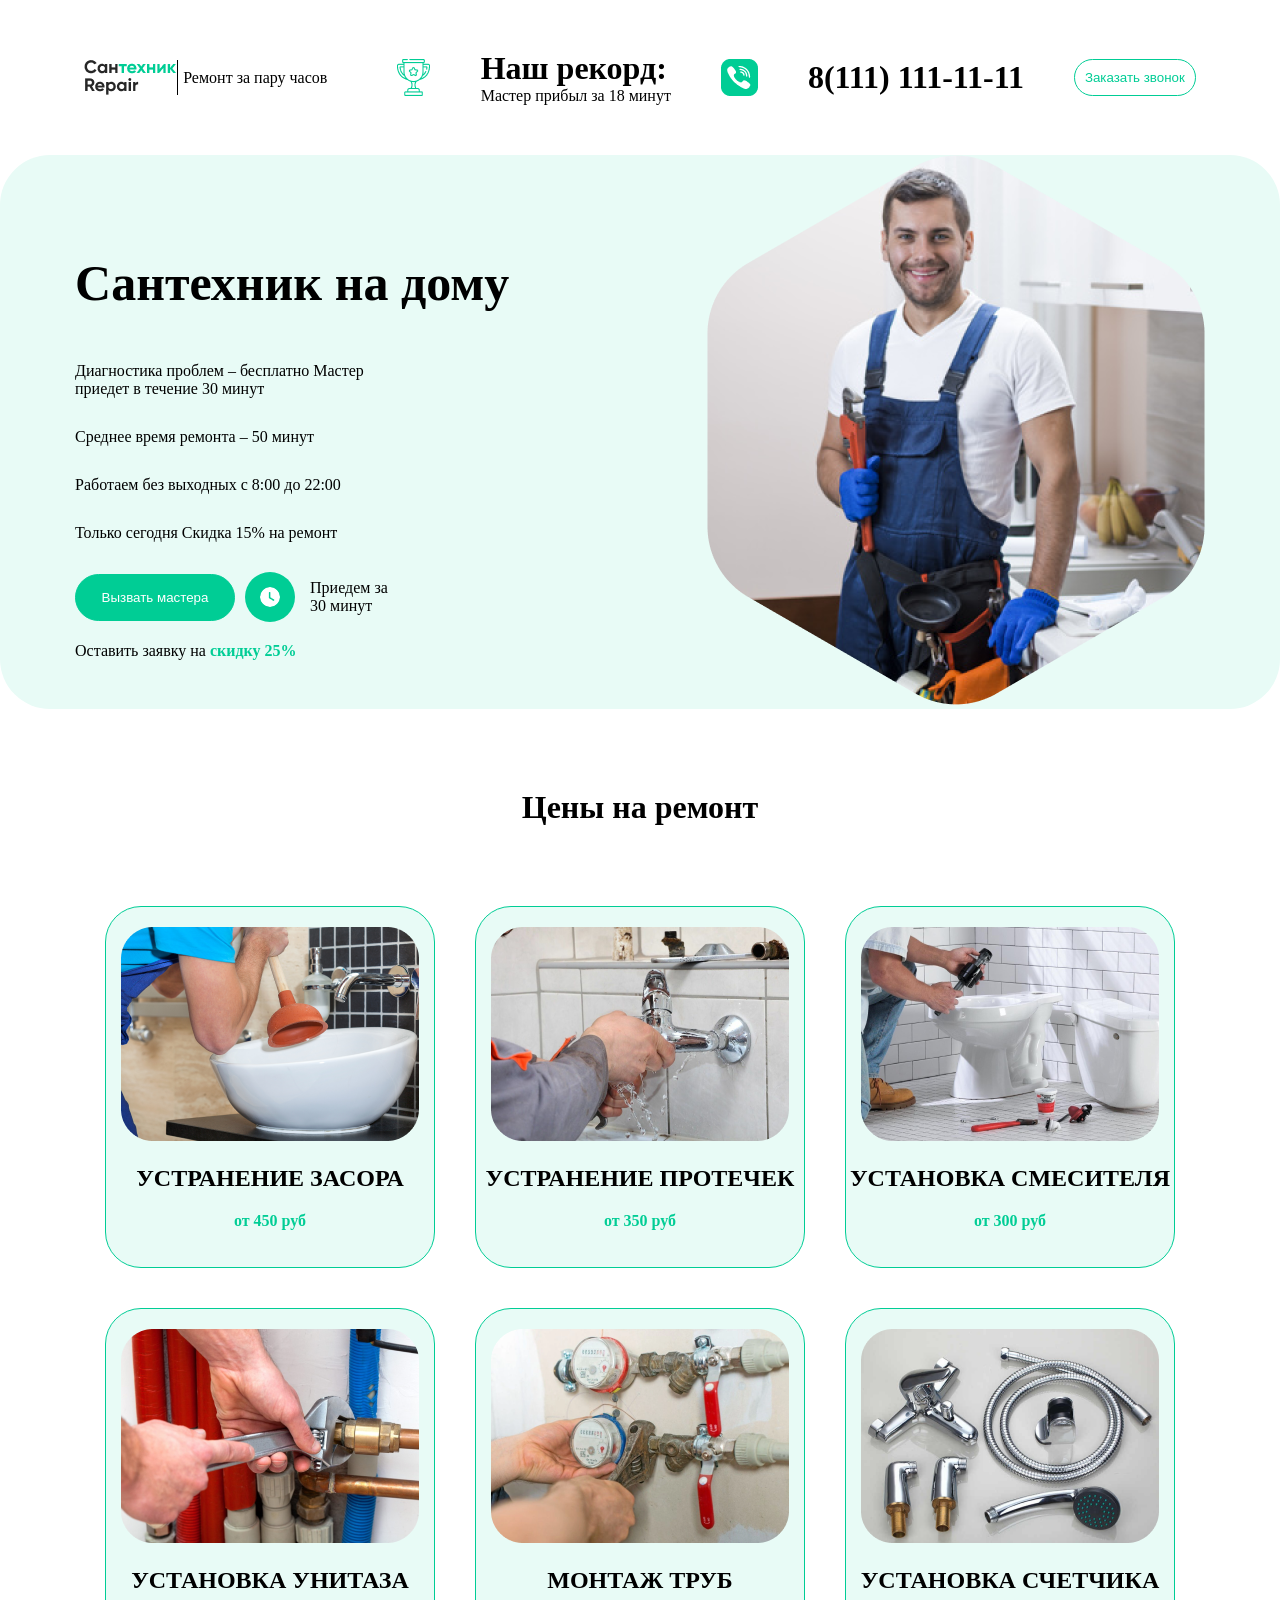
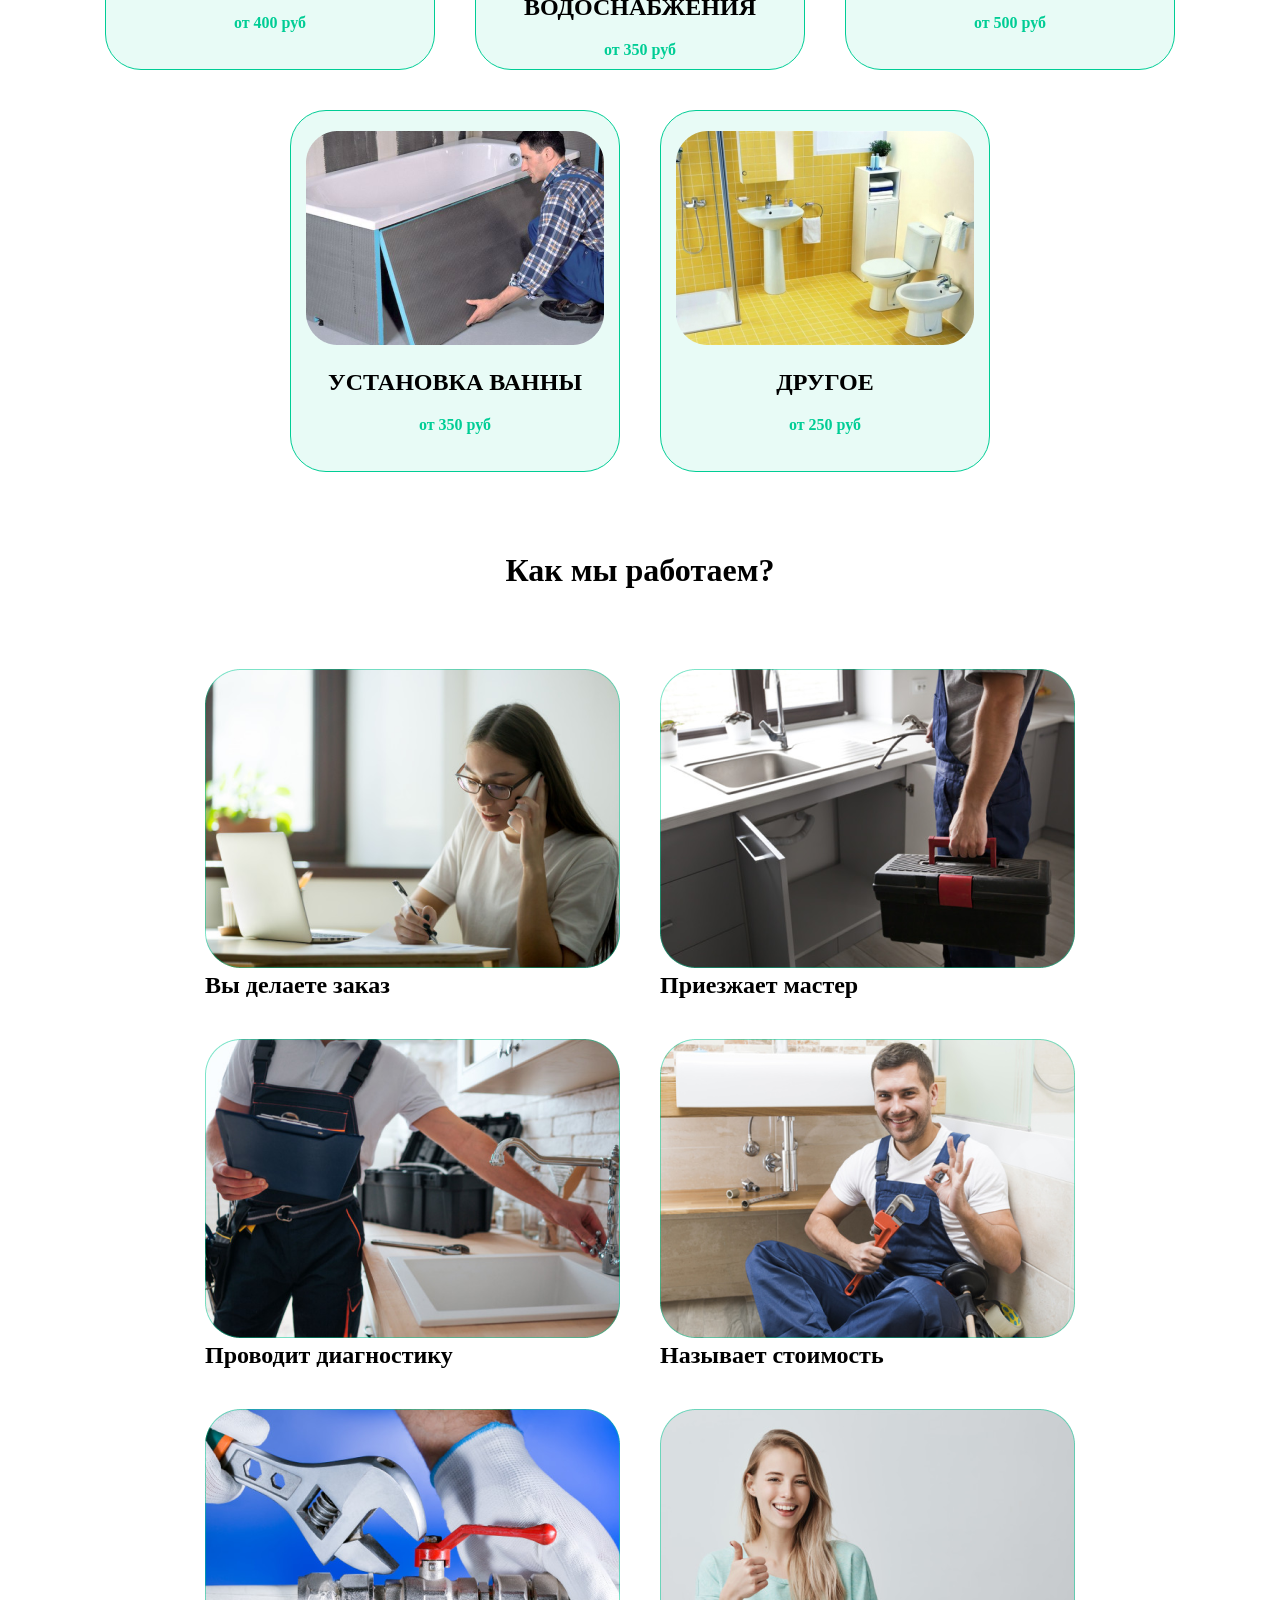
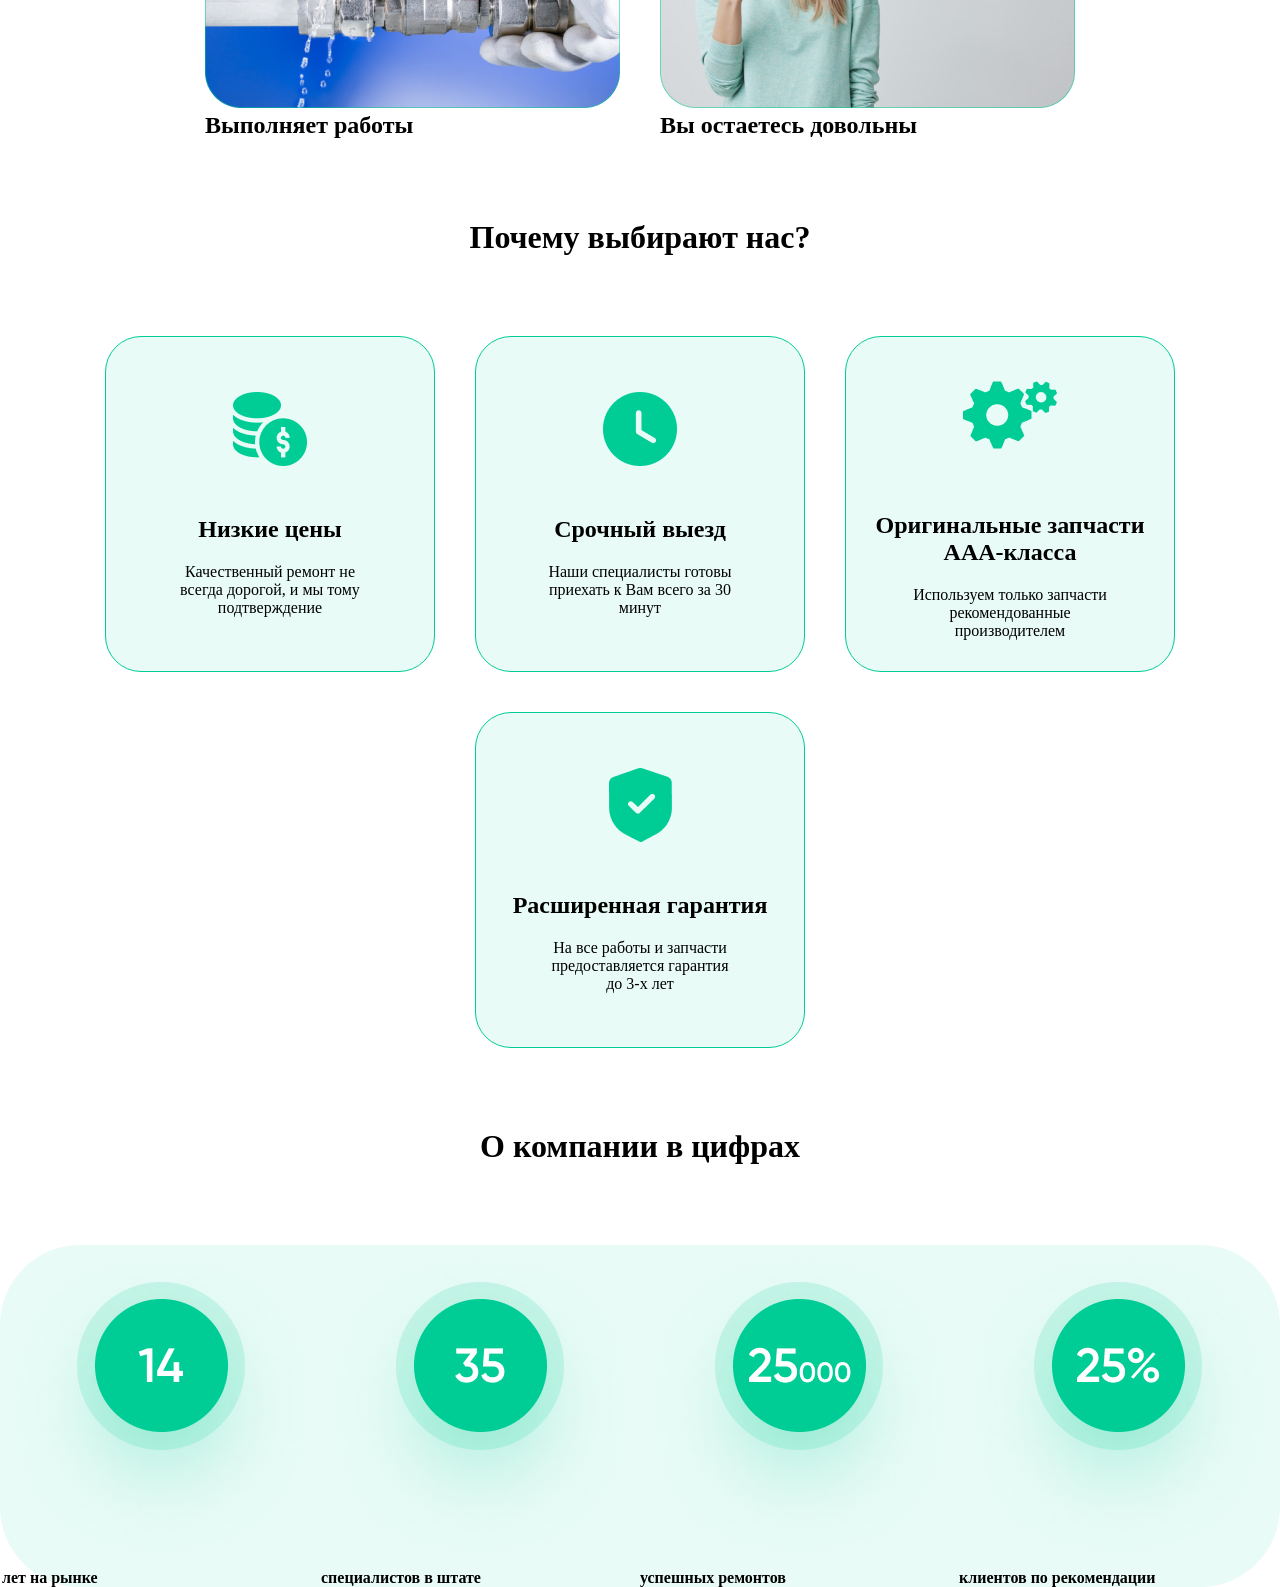
==== index.html @ a8a5a13d "Add files via upload" ====
<!DOCTYPE html>
<html lang="en">
<head>
    <meta charset="UTF-8">
    <meta http-equiv="X-UA-Compatible" content="IE=edge">
    <meta name="viewport" content="width=device-width, initial-scale=1.0">
    <title>Document</title>
    <link rel="stylesheet" href="style.css">
</head>
<body>
    <header>
        <div class="logo">
            <img src="img/Сантехник Repair.png" alt="">
            <p>
                Ремонт
                за пару часов
            </p>

        </div>
        <div class="bir">
               <img src="img/Group.png" alt="">
               <div class="sf">
<h1>Наш рекорд:</h1>
            <p>Мастер прибыл за 18 минут</p> 
               </div>
            
            <img src="img/Vector.png" alt="">
            <h1>8(111) 111-11-11</h1>
            <button>Заказать звонок</button>
        </div>
    </header>
    <section class="intro">
        <div class="text">
            <h1>Сантехник на дому</h1>
            <p id="p">Диагностика проблем – бесплатно Мастер приедет в течение 30 минут</p>
            <p id="pp">
                 Среднее время ремонта – 50 минут
            </p>
                 <p  id="pp">
                       Работаем без выходных с 8:00 до 22:00
                 </p>
         <p  id="pl">
               Только сегодня Скидка 15% на ремонт
         </p>
         <div id="bb">
  <button>Вызвать мастера</button>
           <img src="img/Time Circle.png" alt="">
 <p>Приедем
            за 30 минут</p>
         </div>
         
          
            <p id="q">Оставить заявку на <b>скидку 25%</b>  </p>
        </div>
        <div class="img">
            <img src="img/Polygon 22.png" alt="">
        </div>
    </section>
     <h1 id="ss">Цены на ремонт</h1>
    <section class="ikki">
        <div class="ichidagi">

            <div class="kichik">
        <img src="img/1.png" alt="">
            <h1>УСТРАНЕНИЕ ЗАСОРА</h1>
            <b>от 450 руб</b>
       </div>

       <div class="kichik">
        <img src="img/2.png" alt="">
            <h1>УСТРАНЕНИЕ ПРОТЕЧЕК </h1>
            <b>от 350 руб</b>
       </div>

       <div class="kichik">
        <img src="img/3.png" alt="">
            <h1> УСТАНОВКА СМЕСИТЕЛЯ </h1>
            <b>от 300 руб</b>
       </div>

       <div class="kichik">
        <img src="img/4.png" alt="">
            <h1> УСТАНОВКА УНИТАЗА</h1>
            <b>от 400 руб</b>
       </div>

       <div class="kichik">
        <img src="img/5.png" alt="">
            <h1> МОНТАЖ ТРУБ ВОДОСНАБЖЕНИЯ</h1>
            <b>от 350 руб</b>
       </div>

       <div class="kichik">
        <img src="img/6.png" alt="">
            <h1> УСТАНОВКА СЧЕТЧИКА</h1>
            <b>от 500 руб</b>
       </div>

       <div class="kichik">
        <img src="img/7.png" alt="">
            <h1>  УСТАНОВКА ВАННЫ</h1>
            <b>от 350 руб</b>
       </div>

       <div class="kichik">
        <img src="img/8.png" alt="">
            <h1> ДРУГОЕ</h1>
            <b>от 250 руб</b>
       </div>
        </div>
    
    </section>
    <h1 id="ss">Как мы работаем?</h1>
    <section class="uch">
        <div class="ichidagi">
            <div class="tur">
                 <img src="img/qiz.png" alt="">
                 <h1>Вы делаете заказ</h1>
            </div>
            <div class="tur">
                <img src="img/rakavina.png" alt="">
                <h1>Приезжает мастер</h1>
           </div>
           <div class="tur">
            <img src="img/rakavina2.png" alt="">
            <h1>Проводит диагностику</h1>
       </div>
       <div class="tur">
        <img src="img/vanna.png" alt="">
        <h1>Называет стоимость</h1>
   </div>
   <div class="tur">
    <img src="img/turba.png" alt="">
    <h1>Выполняет работы</h1>
</div>
<div class="tur">
    <img src="img/sariq.png" alt="">
    <h1>Вы остаетесь довольны</h1>
</div>

        </div>
    </section>
    <h1 id="ss">Почему выбирают нас?</h1>
    <section class="besh">
        <div class="ichidagi">
            <div class="kichikk">
                <img src="img/dollar.png" alt="">
                <h1>Низкие цены</h1>
                <p id="f">Качественный ремонт не всегда дорогой, и мы тому подтверждение</p>
            </div>
            <div class="kichikk">
                <img src="img/oq.png" alt="">
                <h1> Срочный выезд</h1>
                <p id="f">Наши специалисты готовы приехать к Вам всего за 30 минут  </p>
            </div>
            <div class="kichikk">
                <img src="img/bolt.png" alt="">
                <h1> Оригинальные запчасти ААА-класса</h1>
                <p id="f">Используем только запчасти рекомендованные производителем</p>
            </div>
            <div class="kichikk">
                <img src="img/Shield Done.png" alt="">
                <h1> Расширенная гарантия</h1>
                <p id="f">На все работы и запчасти предоставляется гарантия до 3-х лет</p>
            </div>
        </div>
    </section>
    <h1 id="ss">О компании в цифрах</h1>
<section class="olti">
          <div>
                        <img src="img/14.png" alt="">
    <h4>лет на рынке</h4>
          </div>
          
    
          <div>
                <img src="img/35.png" alt="">
    <h4>специалистов в штате</h4>
          </div>

          <div>
             <img src="img/250000.png" alt="">
    <h4>успешных ремонтов</h4>

          </div>
          <div>
            <img src="img/25%.png" alt="">
    <h4>клиентов
        по рекомендации</h4>
        
          </div>
</section>
</body>
</html>
---- style.css ----
*{
    margin: 0;
    padding: 0;
}
header{
    display: flex;
    justify-content: space-around;
    align-items: center;
    padding: 50px;
}
.logo{
    display: flex;
    align-items: center;
    
}
.logo img{
    border-right: 1px solid black;
    margin-right: 5px;
}
.bir{
    display: flex;
    align-items: center;
    gap: 50px;
}
header button{
    background-color: transparent;
    color: #00CD95;
    padding: 10px;
    border-radius: 50px;
    border: 1px solid #00CD95;
}
header button:hover{
    background-color: #00CD95;
    color: #E8FBF6;
    transition: 1s;
}
.intro{
    display: flex;
    justify-content: space-around;
    align-items: center;
    background-color: #E8FBF6;
    border-radius: 50px;
}
.text h1{
    font-size: 50px ;
    margin: 50px 0px;
}
#p{
    width: 60%;
    margin: 20px 0px;
}
.text img{
    background-color: #00CD95;
    color: #fff;
    padding: 5px ;
    border-radius: 100px;
}
#bb{
    display: flex;
    align-items: center;
}
#bb button{
    background-color: #00CD95;
    color: #fff;
    border: 1px solid #00CD95;
    border-radius: 30px;
    padding: 15px;
    margin-right: 10px;
    width: 160px;
}
#bb img{
    background-color: #00CD95;
    color: #fff;
    padding: 15px;
    border-radius: 100px;
}
#pp{
    margin: 30px 0px;
}
#pl{
    margin-bottom: 30px;
}
#bb p{
    width: 17%;
    margin-left: 15px;
}
b{
    color:  #00CD95;
}
#q{
    margin-top: 20px;
}
.ichidagi{
    display: flex;
    flex-wrap: wrap;
    gap: 40px;
    align-items: center;
    justify-content: center;
}
.kichik{
    background-color: #E8FBF6;
    height: 360px;
    width: 328px;
    left: 116px;
    top: 1035px;
    border-radius: 36px;
    border: 1px solid #00CD95;
    text-align: center;
}
.kichik img{
    margin: 20px 0px;
}
.kichik h1{
    margin-bottom: 20px;
}
#ss{
    padding: 80px;
    text-align: center;
}
.kichikk{
    display: flex;
    align-items: center;
    justify-content: center;
    flex-direction: column;
    height: 334px;
width: 328px;
left: 463px;
top: 3126px;
border-radius: 36px;
background-color: #E8FBF6;
border: 1px solid #00CD95;
text-align: center;
}
.kichikk img{
    margin-bottom: 30px;
}
.kichikk h1{
    margin: 20px 0px;
}
#f{
    width: 60%;
}
#bb button:hover{
    background-color: transparent;
    color: #00CD95;
    transition: 1s;
}
.olti{
    display: flex;
    justify-content: center;
    align-items: center;
    background-color: #E8FBF6;
    border-radius: 80px;
}
@media screen and (max-width:990px){
    header button{
        display: none;
    }
    .intro{
        display: flex;
        flex-direction: column-reverse;
        align-items: center;
    }
    .ikki{
        display: flex;
        flex-wrap: wrap;
    }
    .olti{
        display: flex;
        flex-direction: column;
        align-items: center;
    }
}
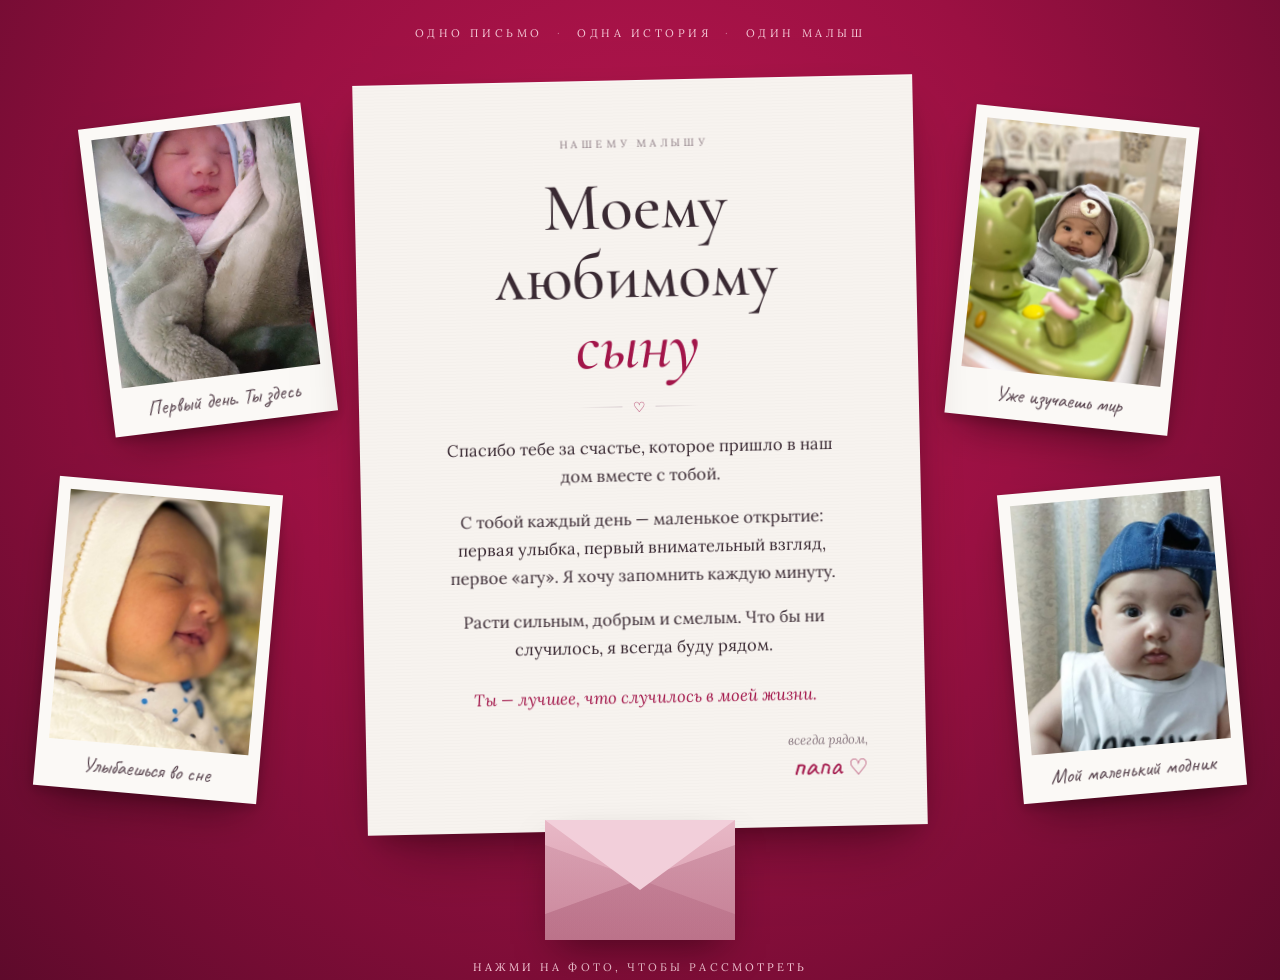
==== commit 99d2ae17: "Replace plumbing site with a letter-style page for my son Old santexnika landing page and its images" ====
--- a/index.html
+++ b/index.html
@@ -1,194 +1,71 @@
-<!DOCTYPE html>
-<html lang="en">
-<head>
-    <meta charset="UTF-8">
-    <meta http-equiv="X-UA-Compatible" content="IE=edge">
-    <meta name="viewport" content="width=device-width, initial-scale=1.0">
-    <title>Document</title>
-    <link rel="stylesheet" href="style.css">
-</head>
-<body>
-    <header>
-        <div class="logo">
-            <img src="img/Сантехник Repair.png" alt="">
-            <p>
-                Ремонт
-                за пару часов
-            </p>
-
-        </div>
-        <div class="bir">
-               <img src="img/Group.png" alt="">
-               <div class="sf">
-<h1>Наш рекорд:</h1>
-            <p>Мастер прибыл за 18 минут</p> 
-               </div>
-            
-            <img src="img/Vector.png" alt="">
-            <h1>8(111) 111-11-11</h1>
-            <button>Заказать звонок</button>
-        </div>
-    </header>
-    <section class="intro">
-        <div class="text">
-            <h1>Сантехник на дому</h1>
-            <p id="p">Диагностика проблем – бесплатно Мастер приедет в течение 30 минут</p>
-            <p id="pp">
-                 Среднее время ремонта – 50 минут
-            </p>
-                 <p  id="pp">
-                       Работаем без выходных с 8:00 до 22:00
-                 </p>
-         <p  id="pl">
-               Только сегодня Скидка 15% на ремонт
-         </p>
-         <div id="bb">
-  <button>Вызвать мастера</button>
-           <img src="img/Time Circle.png" alt="">
- <p>Приедем
-            за 30 минут</p>
-         </div>
-         
-          
-            <p id="q">Оставить заявку на <b>скидку 25%</b>  </p>
-        </div>
-        <div class="img">
-            <img src="img/Polygon 22.png" alt="">
-        </div>
-    </section>
-     <h1 id="ss">Цены на ремонт</h1>
-    <section class="ikki">
-        <div class="ichidagi">
-
-            <div class="kichik">
-        <img src="img/1.png" alt="">
-            <h1>УСТРАНЕНИЕ ЗАСОРА</h1>
-            <b>от 450 руб</b>
-       </div>
-
-       <div class="kichik">
-        <img src="img/2.png" alt="">
-            <h1>УСТРАНЕНИЕ ПРОТЕЧЕК </h1>
-            <b>от 350 руб</b>
-       </div>
-
-       <div class="kichik">
-        <img src="img/3.png" alt="">
-            <h1> УСТАНОВКА СМЕСИТЕЛЯ </h1>
-            <b>от 300 руб</b>
-       </div>
-
-       <div class="kichik">
-        <img src="img/4.png" alt="">
-            <h1> УСТАНОВКА УНИТАЗА</h1>
-            <b>от 400 руб</b>
-       </div>
-
-       <div class="kichik">
-        <img src="img/5.png" alt="">
-            <h1> МОНТАЖ ТРУБ ВОДОСНАБЖЕНИЯ</h1>
-            <b>от 350 руб</b>
-       </div>
-
-       <div class="kichik">
-        <img src="img/6.png" alt="">
-            <h1> УСТАНОВКА СЧЕТЧИКА</h1>
-            <b>от 500 руб</b>
-       </div>
-
-       <div class="kichik">
-        <img src="img/7.png" alt="">
-            <h1>  УСТАНОВКА ВАННЫ</h1>
-            <b>от 350 руб</b>
-       </div>
-
-       <div class="kichik">
-        <img src="img/8.png" alt="">
-            <h1> ДРУГОЕ</h1>
-            <b>от 250 руб</b>
-       </div>
-        </div>
-    
-    </section>
-    <h1 id="ss">Как мы работаем?</h1>
-    <section class="uch">
-        <div class="ichidagi">
-            <div class="tur">
-                 <img src="img/qiz.png" alt="">
-                 <h1>Вы делаете заказ</h1>
-            </div>
-            <div class="tur">
-                <img src="img/rakavina.png" alt="">
-                <h1>Приезжает мастер</h1>
-           </div>
-           <div class="tur">
-            <img src="img/rakavina2.png" alt="">
-            <h1>Проводит диагностику</h1>
-       </div>
-       <div class="tur">
-        <img src="img/vanna.png" alt="">
-        <h1>Называет стоимость</h1>
-   </div>
-   <div class="tur">
-    <img src="img/turba.png" alt="">
-    <h1>Выполняет работы</h1>
-</div>
-<div class="tur">
-    <img src="img/sariq.png" alt="">
-    <h1>Вы остаетесь довольны</h1>
-</div>
-
-        </div>
-    </section>
-    <h1 id="ss">Почему выбирают нас?</h1>
-    <section class="besh">
-        <div class="ichidagi">
-            <div class="kichikk">
-                <img src="img/dollar.png" alt="">
-                <h1>Низкие цены</h1>
-                <p id="f">Качественный ремонт не всегда дорогой, и мы тому подтверждение</p>
-            </div>
-            <div class="kichikk">
-                <img src="img/oq.png" alt="">
-                <h1> Срочный выезд</h1>
-                <p id="f">Наши специалисты готовы приехать к Вам всего за 30 минут  </p>
-            </div>
-            <div class="kichikk">
-                <img src="img/bolt.png" alt="">
-                <h1> Оригинальные запчасти ААА-класса</h1>
-                <p id="f">Используем только запчасти рекомендованные производителем</p>
-            </div>
-            <div class="kichikk">
-                <img src="img/Shield Done.png" alt="">
-                <h1> Расширенная гарантия</h1>
-                <p id="f">На все работы и запчасти предоставляется гарантия до 3-х лет</p>
-            </div>
-        </div>
-    </section>
-    <h1 id="ss">О компании в цифрах</h1>
-<section class="olti">
-          <div>
-                        <img src="img/14.png" alt="">
-    <h4>лет на рынке</h4>
-          </div>
-          
-    
-          <div>
-                <img src="img/35.png" alt="">
-    <h4>специалистов в штате</h4>
-          </div>
-
-          <div>
-             <img src="img/250000.png" alt="">
-    <h4>успешных ремонтов</h4>
-
-          </div>
-          <div>
-            <img src="img/25%.png" alt="">
-    <h4>клиентов
-        по рекомендации</h4>
-        
-          </div>
-</section>
-</body>
-</html>+<!DOCTYPE html>
+<html lang="ru">
+<head>
+  <meta charset="UTF-8">
+  <meta name="viewport" content="width=device-width, initial-scale=1.0">
+  <title>Моему любимому сыну</title>
+  <meta name="description" content="Письмо папы своему маленькому сыну.">
+  <meta property="og:title" content="Моему любимому сыну">
+  <meta property="og:description" content="Одно письмо, одна история, одно маленькое счастье.">
+  <meta property="og:image" content="photos/son-3.jpg">
+  <link rel="icon" href="data:image/svg+xml,<svg xmlns='http://www.w3.org/2000/svg' viewBox='0 0 100 100'><text y='.9em' font-size='90'>💌</text></svg>">
+  <link rel="preconnect" href="https://fonts.googleapis.com">
+  <link rel="preconnect" href="https://fonts.gstatic.com" crossorigin>
+  <link href="https://fonts.googleapis.com/css2?family=Cormorant+Garamond:ital,wght@0,500;0,600;1,500;1,600&family=Lora:ital,wght@0,400;1,400&family=Caveat:wght@500&display=swap" rel="stylesheet">
+  <link rel="stylesheet" href="style.css">
+</head>
+<body>
+  <nav class="top">
+    <span>Одно письмо</span><i>·</i><span>Одна история</span><i>·</i><span>Один малыш</span>
+  </nav>
+
+  <main class="stage">
+    <div class="side side--left">
+      <button class="polaroid" data-i="0" style="--r:-7deg; --d:.9s">
+        <img src="photos/son-1.jpg" alt="Сын в первый день, спит в зелёном пледе">
+        <span>Первый день. Ты здесь</span>
+      </button>
+      <button class="polaroid" data-i="1" style="--r:5deg; --d:1.1s">
+        <img src="photos/son-2.jpg" alt="Сын улыбается во сне в белом чепчике">
+        <span>Улыбаешься во сне</span>
+      </button>
+    </div>
+
+    <article class="letter">
+      <p class="kicker">Нашему малышу</p>
+      <h1>Моему<br>любимому<br><em>сыну</em></h1>
+      <div class="divider"><span>♡</span></div>
+      <p>Спасибо тебе за счастье, которое пришло в наш дом вместе с тобой.</p>
+      <p>С тобой каждый день — маленькое открытие: первая улыбка, первый внимательный взгляд, первое «агу». Я хочу запомнить каждую минуту.</p>
+      <p>Расти сильным, добрым и смелым. Что бы ни случилось, я всегда буду рядом.</p>
+      <p class="accent">Ты — лучшее, что случилось в моей жизни.</p>
+      <p class="sign"><small>всегда рядом,</small>папа <span>♡</span></p>
+    </article>
+
+    <div class="side side--right">
+      <button class="polaroid" data-i="2" style="--r:6deg; --d:1.0s">
+        <img src="photos/son-3.jpg" alt="Сын в шапке с медвежонком смотрит в камеру">
+        <span>Уже изучаешь мир</span>
+      </button>
+      <button class="polaroid" data-i="3" style="--r:-5deg; --d:1.2s">
+        <img src="photos/son-4.jpg" alt="Сын в джинсовой кепке козырьком назад">
+        <span>Мой маленький модник</span>
+      </button>
+    </div>
+
+    <div class="envelope" aria-hidden="true"><div class="flap"></div></div>
+    <p class="hint">нажми на фото, чтобы рассмотреть</p>
+  </main>
+
+  <div class="lightbox" hidden>
+    <button class="lb-nav lb-prev" aria-label="Предыдущее фото">‹</button>
+    <figure class="lb-card">
+      <img alt="">
+      <figcaption></figcaption>
+    </figure>
+    <button class="lb-nav lb-next" aria-label="Следующее фото">›</button>
+  </div>
+
+  <script src="script.js"></script>
+</body>
+</html>
--- a/style.css
+++ b/style.css
@@ -1,173 +1,333 @@
-*{
-    margin: 0;
-    padding: 0;
-}
-header{
-    display: flex;
-    justify-content: space-around;
-    align-items: center;
-    padding: 50px;
-}
-.logo{
-    display: flex;
-    align-items: center;
-    
-}
-.logo img{
-    border-right: 1px solid black;
-    margin-right: 5px;
-}
-.bir{
-    display: flex;
-    align-items: center;
-    gap: 50px;
-}
-header button{
-    background-color: transparent;
-    color: #00CD95;
-    padding: 10px;
-    border-radius: 50px;
-    border: 1px solid #00CD95;
-}
-header button:hover{
-    background-color: #00CD95;
-    color: #E8FBF6;
-    transition: 1s;
-}
-.intro{
-    display: flex;
-    justify-content: space-around;
-    align-items: center;
-    background-color: #E8FBF6;
-    border-radius: 50px;
-}
-.text h1{
-    font-size: 50px ;
-    margin: 50px 0px;
-}
-#p{
-    width: 60%;
-    margin: 20px 0px;
-}
-.text img{
-    background-color: #00CD95;
-    color: #fff;
-    padding: 5px ;
-    border-radius: 100px;
-}
-#bb{
-    display: flex;
-    align-items: center;
-}
-#bb button{
-    background-color: #00CD95;
-    color: #fff;
-    border: 1px solid #00CD95;
-    border-radius: 30px;
-    padding: 15px;
-    margin-right: 10px;
-    width: 160px;
-}
-#bb img{
-    background-color: #00CD95;
-    color: #fff;
-    padding: 15px;
-    border-radius: 100px;
-}
-#pp{
-    margin: 30px 0px;
-}
-#pl{
-    margin-bottom: 30px;
-}
-#bb p{
-    width: 17%;
-    margin-left: 15px;
-}
-b{
-    color:  #00CD95;
-}
-#q{
-    margin-top: 20px;
-}
-.ichidagi{
-    display: flex;
-    flex-wrap: wrap;
-    gap: 40px;
-    align-items: center;
-    justify-content: center;
-}
-.kichik{
-    background-color: #E8FBF6;
-    height: 360px;
-    width: 328px;
-    left: 116px;
-    top: 1035px;
-    border-radius: 36px;
-    border: 1px solid #00CD95;
-    text-align: center;
-}
-.kichik img{
-    margin: 20px 0px;
-}
-.kichik h1{
-    margin-bottom: 20px;
-}
-#ss{
-    padding: 80px;
-    text-align: center;
-}
-.kichikk{
-    display: flex;
-    align-items: center;
-    justify-content: center;
-    flex-direction: column;
-    height: 334px;
-width: 328px;
-left: 463px;
-top: 3126px;
-border-radius: 36px;
-background-color: #E8FBF6;
-border: 1px solid #00CD95;
-text-align: center;
-}
-.kichikk img{
-    margin-bottom: 30px;
-}
-.kichikk h1{
-    margin: 20px 0px;
-}
-#f{
-    width: 60%;
-}
-#bb button:hover{
-    background-color: transparent;
-    color: #00CD95;
-    transition: 1s;
-}
-.olti{
-    display: flex;
-    justify-content: center;
-    align-items: center;
-    background-color: #E8FBF6;
-    border-radius: 80px;
-}
-@media screen and (max-width:990px){
-    header button{
-        display: none;
-    }
-    .intro{
-        display: flex;
-        flex-direction: column-reverse;
-        align-items: center;
-    }
-    .ikki{
-        display: flex;
-        flex-wrap: wrap;
-    }
-    .olti{
-        display: flex;
-        flex-direction: column;
-        align-items: center;
-    }
-}+:root {
+  --bg: #9b1042;
+  --bg-deep: #5e0a2b;
+  --paper: #f7f3ef;
+  --ink: #3a2a33;
+  --muted: #8b7a82;
+  --accent: #a3164a;
+  --pink: #f4c9d6;
+}
+
+* { box-sizing: border-box; margin: 0; padding: 0; }
+
+html { min-height: 100%; background: var(--bg-deep); }
+
+body {
+  min-height: 100vh;
+  font-family: "Lora", Georgia, serif;
+  color: var(--ink);
+  background:
+    radial-gradient(ellipse at 50% 30%, #b8164f 0%, var(--bg) 45%, var(--bg-deep) 100%);
+  background-color: var(--bg);
+  overflow-x: hidden;
+}
+
+/* ---------- top nav ---------- */
+.top {
+  display: flex;
+  justify-content: center;
+  gap: 14px;
+  padding: 26px 16px 10px;
+  font-size: 11px;
+  letter-spacing: .32em;
+  text-transform: uppercase;
+  color: var(--pink);
+  opacity: 0;
+  animation: fade 1s .2s forwards;
+}
+.top i { font-style: normal; opacity: .5; }
+
+/* ---------- layout ---------- */
+.stage {
+  position: relative;
+  display: grid;
+  grid-template-columns: 1fr minmax(0, 560px) 1fr;
+  align-items: center;
+  gap: 40px;
+  max-width: 1280px;
+  margin: 0 auto;
+  padding: 30px 24px 150px;
+}
+
+.side {
+  display: flex;
+  flex-direction: column;
+  gap: 60px;
+}
+.side--left  { align-items: flex-end; }
+.side--right { align-items: flex-start; }
+.side--left .polaroid:nth-child(2)  { margin-right: 50px; }
+.side--right .polaroid:nth-child(2) { margin-left: 50px; }
+
+/* ---------- letter ---------- */
+.letter {
+  position: relative;
+  z-index: 2;
+  background: var(--paper);
+  padding: 56px 58px 46px;
+  text-align: center;
+  box-shadow:
+    0 1px 0 rgba(255,255,255,.6) inset,
+    0 30px 60px -20px rgba(40, 0, 15, .55),
+    0 12px 24px -12px rgba(40, 0, 15, .4);
+  transform: rotate(-1.2deg);
+  animation: rise 1.4s cubic-bezier(.2, .8, .2, 1) both;
+}
+.letter::after { /* subtle paper texture */
+  content: "";
+  position: absolute;
+  inset: 0;
+  pointer-events: none;
+  background: repeating-linear-gradient(0deg, rgba(0,0,0,.012) 0 1px, transparent 1px 3px);
+}
+
+.kicker {
+  font-size: 10.5px;
+  letter-spacing: .34em;
+  text-transform: uppercase;
+  color: var(--muted);
+  margin-bottom: 22px;
+}
+
+h1 {
+  font-family: "Cormorant Garamond", Georgia, serif;
+  font-weight: 500;
+  font-size: clamp(44px, 6vw, 68px);
+  line-height: 1.02;
+  color: var(--ink);
+}
+h1 em { color: var(--accent); font-style: italic; }
+
+.divider {
+  position: relative;
+  margin: 26px auto 26px;
+  width: 120px;
+  height: 1px;
+  background: linear-gradient(90deg, transparent, #cdbfc5, transparent);
+}
+.divider span {
+  position: absolute;
+  left: 50%;
+  top: 50%;
+  transform: translate(-50%, -52%);
+  background: var(--paper);
+  padding: 0 10px;
+  color: var(--accent);
+  font-size: 14px;
+}
+
+.letter p:not(.kicker):not(.sign) {
+  font-size: 16.5px;
+  line-height: 1.7;
+  margin: 0 auto 16px;
+  max-width: 400px;
+}
+.letter .accent {
+  font-style: italic;
+  color: var(--accent);
+  margin-top: 22px !important;
+}
+
+.sign {
+  text-align: right;
+  margin-top: 26px;
+  font-family: "Caveat", cursive;
+  font-size: 30px;
+  color: var(--accent);
+  line-height: 1;
+}
+.sign small {
+  display: block;
+  font-family: "Lora", serif;
+  font-style: italic;
+  font-size: 13px;
+  color: var(--muted);
+  margin-bottom: 4px;
+}
+.sign span { font-size: 22px; }
+
+/* ---------- envelope ---------- */
+.envelope {
+  position: absolute;
+  left: 50%;
+  bottom: 40px;
+  width: 190px;
+  height: 120px;
+  transform: translateX(-50%);
+  background: linear-gradient(180deg, #e8b8c6, #d697aa);
+  box-shadow: 0 18px 40px -14px rgba(30, 0, 10, .6);
+  z-index: 3;
+  opacity: 0;
+  animation: fade .6s forwards;
+}
+.envelope::before { /* bottom V fold */
+  content: "";
+  position: absolute;
+  inset: 0;
+  background: linear-gradient(160deg, transparent 49.5%, rgba(120, 20, 55, .18) 50%),
+              linear-gradient(200deg, transparent 49.5%, rgba(120, 20, 55, .12) 50%);
+}
+.flap {
+  position: absolute;
+  left: 0; right: 0; top: 0;
+  height: 70px;
+  background: #f2cfda;
+  clip-path: polygon(0 0, 100% 0, 50% 100%);
+  transform-origin: top;
+  transform: rotateX(180deg);
+  animation: flap 1s .2s forwards;
+  filter: drop-shadow(0 2px 2px rgba(0,0,0,.08));
+}
+
+/* ---------- polaroids ---------- */
+.polaroid {
+  all: unset;
+  cursor: zoom-in;
+  display: block;
+  width: 200px;
+  padding: 12px 12px 0;
+  background: #fbf9f6;
+  box-shadow: 0 20px 40px -16px rgba(30, 0, 10, .65), 0 4px 10px rgba(30, 0, 10, .2);
+  transform: rotate(var(--r));
+  transition: transform .35s cubic-bezier(.2, .8, .2, 1), box-shadow .35s;
+  opacity: 0;
+  animation: drop .9s var(--d) cubic-bezier(.2, .9, .3, 1.2) forwards;
+}
+.polaroid img {
+  display: block;
+  width: 100%;
+  aspect-ratio: 4 / 5;
+  object-fit: cover;
+  background: #ddd;
+}
+.polaroid span {
+  display: block;
+  padding: 10px 2px 12px;
+  font-family: "Caveat", cursive;
+  font-size: 21px;
+  color: #5a4650;
+  text-align: center;
+}
+.polaroid:hover,
+.polaroid:focus-visible {
+  transform: rotate(0deg) scale(1.06);
+  box-shadow: 0 30px 50px -16px rgba(30, 0, 10, .75), 0 6px 14px rgba(30, 0, 10, .25);
+}
+.polaroid:focus-visible { outline: 2px solid var(--pink); outline-offset: 4px; }
+
+.hint {
+  position: absolute;
+  left: 0; right: 0;
+  bottom: 6px;
+  text-align: center;
+  font-size: 11px;
+  letter-spacing: .28em;
+  text-transform: uppercase;
+  color: var(--pink);
+  opacity: 0;
+  animation: fade 1s 2s forwards;
+}
+
+/* ---------- lightbox ---------- */
+.lightbox {
+  position: fixed;
+  inset: 0;
+  z-index: 50;
+  display: flex;
+  align-items: center;
+  justify-content: center;
+  gap: 18px;
+  padding: 16px;
+  background: rgba(60, 5, 25, .55);
+  backdrop-filter: blur(10px);
+  -webkit-backdrop-filter: blur(10px);
+  animation: fade .3s forwards;
+}
+.lightbox[hidden] { display: none; }
+.lb-card {
+  background: #fbf9f6;
+  padding: 16px 16px 0;
+  max-width: min(520px, 100%);
+  box-shadow: 0 40px 80px -20px rgba(0, 0, 0, .6);
+  transform: rotate(-1.5deg);
+  animation: pop .45s cubic-bezier(.2, .9, .3, 1.15);
+}
+.lb-card img {
+  display: block;
+  max-width: 100%;
+  max-height: 72vh;
+  margin: 0 auto;
+  object-fit: contain;
+}
+.lb-card figcaption {
+  padding: 14px 4px 18px;
+  font-family: "Caveat", cursive;
+  font-size: 30px;
+  text-align: center;
+  color: #5a4650;
+}
+.lb-nav {
+  all: unset;
+  cursor: pointer;
+  flex: none;
+  width: 48px;
+  height: 48px;
+  border-radius: 50%;
+  display: grid;
+  place-items: center;
+  font-size: 34px;
+  line-height: 1;
+  color: var(--paper);
+  background: rgba(255, 255, 255, .12);
+  transition: background .2s;
+}
+.lb-nav:hover, .lb-nav:focus-visible { background: rgba(255, 255, 255, .25); }
+
+/* ---------- animations ---------- */
+@keyframes fade { to { opacity: 1; } }
+@keyframes rise {
+  0%   { opacity: 0; transform: translateY(45vh) scale(.35) rotate(0deg); }
+  60%  { opacity: 1; }
+  100% { opacity: 1; transform: translateY(0) scale(1) rotate(-1.2deg); }
+}
+@keyframes flap { to { transform: rotateX(0deg); } }
+@keyframes drop {
+  from { opacity: 0; transform: translateY(-40px) rotate(calc(var(--r) * -2)) scale(.9); }
+  to   { opacity: 1; transform: rotate(var(--r)); }
+}
+@keyframes pop {
+  from { opacity: 0; transform: scale(.8) rotate(4deg); }
+  to   { opacity: 1; transform: scale(1) rotate(-1.5deg); }
+}
+
+/* ---------- responsive ---------- */
+@media (max-width: 1050px) {
+  .stage {
+    grid-template-columns: 1fr 1fr;
+    gap: 34px 20px;
+    padding: 20px 16px 170px;
+  }
+  .letter { grid-column: 1 / -1; grid-row: 1; max-width: 560px; margin: 0 auto; width: 100%; }
+  .side { gap: 34px; }
+  .side--left  { align-items: flex-end; }
+  .side--right { align-items: flex-start; }
+  .side--left .polaroid:nth-child(2),
+  .side--right .polaroid:nth-child(2) { margin: 0; }
+  .envelope { bottom: 50px; }
+}
+
+@media (max-width: 560px) {
+  .top { gap: 8px; font-size: 9px; letter-spacing: .2em; padding-top: 20px; }
+  .letter { padding: 40px 24px 32px; }
+  .letter p:not(.kicker):not(.sign) { font-size: 15.5px; }
+  .polaroid { width: 100%; max-width: 160px; padding: 8px 8px 0; }
+  .polaroid span { font-size: 17px; padding: 8px 0 10px; }
+  .lightbox { gap: 6px; padding: 10px; }
+  .lb-nav { width: 38px; height: 38px; font-size: 28px; }
+  .lb-card { padding: 10px 10px 0; }
+  .lb-card figcaption { font-size: 24px; }
+}
+
+@media (prefers-reduced-motion: reduce) {
+  *, *::before, *::after { animation-duration: .01s !important; animation-delay: 0s !important; transition: none !important; }
+}
